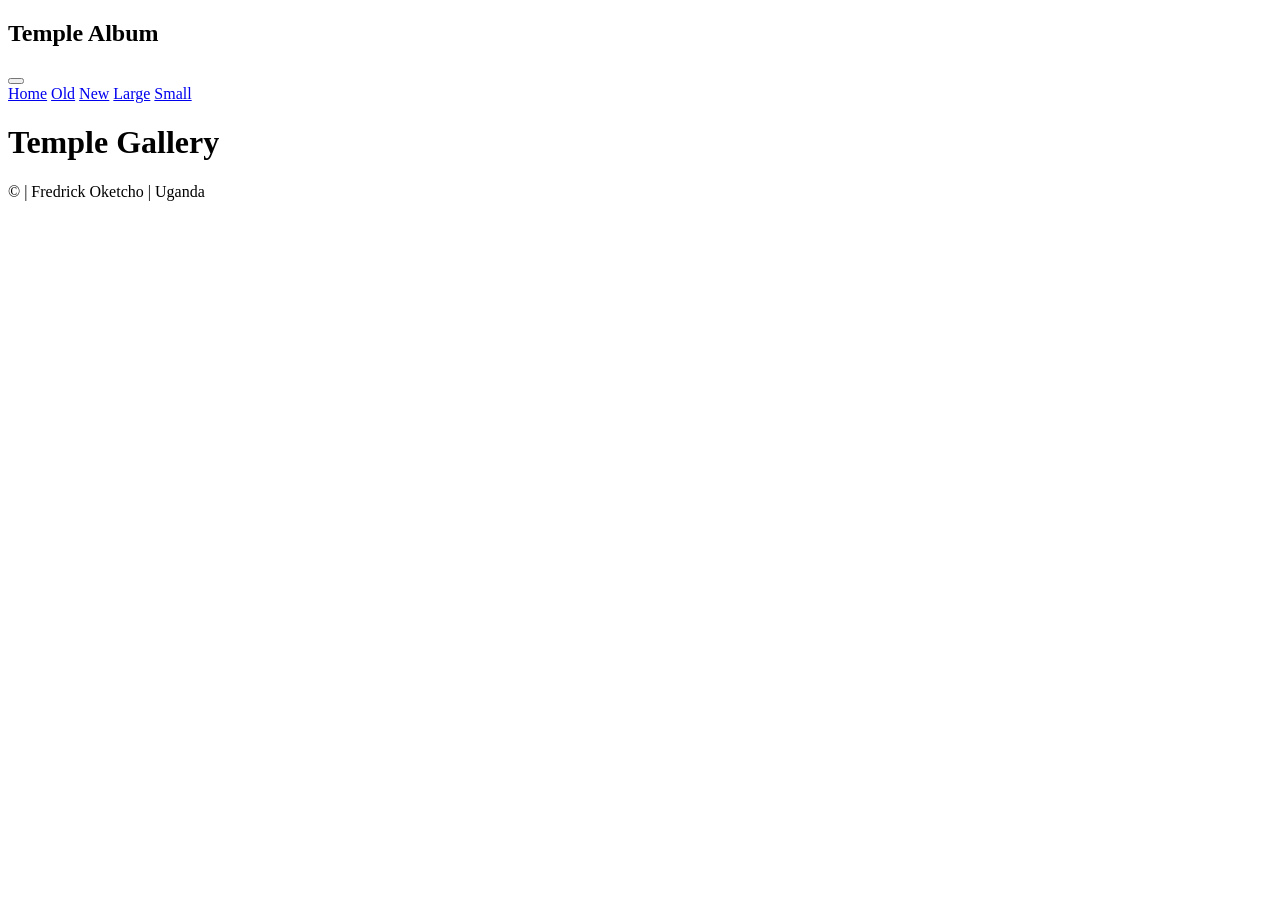
==== filtered-temples.html @ a1e3fd8f "removed the html from the folder" ====
<!DOCTYPE html>
<html lang="en">
<head>
    <meta charset="UTF-8">
    <meta name="viewport" content="width=device-width, initial-scale=1.0">

    <title>Temple Album</title>

    <meta name="description" content="Responsive Temple Picture Album for WDD 131 Dynamic Web Fundamentals">
    <meta name="author" content="Fredrick Oketcho">

    <!-- Google Fonts -->
    <link rel="preconnect" href="https://fonts.googleapis.com">
    <link rel="preconnect" href="https://fonts.gstatic.com" crossorigin>
    <link href="https://fonts.googleapis.com/css2?family=Roboto:wght@400;700&display=swap" rel="stylesheet">

    <!-- CSS -->
    <link rel="stylesheet" href="styles/filtered-temples.css">
    <link rel="stylesheet" href="styles/filtered-temple-large.css">

    <!-- JavaScript -->
    <script src="scripts/filtered-temples.js" defer></script>
</head>

<body>

<header>

    <h2>Temple Album</h2>

    <button id="menu" aria-label="Toggle Navigation"></button>

    <nav id="main-nav">
        <a href="#" data-filter="home">Home</a>
        <a href="#" data-filter="old">Old</a>
        <a href="#" data-filter="new">New</a>
        <a href="#" data-filter="large">Large</a>
        <a href="#" data-filter="small">Small</a>
    </nav>

</header>

<main>
    <h1>Temple Gallery</h1>
    <div class="gallery-grid"></div>
</main>

<footer>
    <p>&copy; <span id="currentyear"></span> | Fredrick Oketcho | Uganda</p>
    <p id="lastModified"></p>
</footer>

</body>
</html>
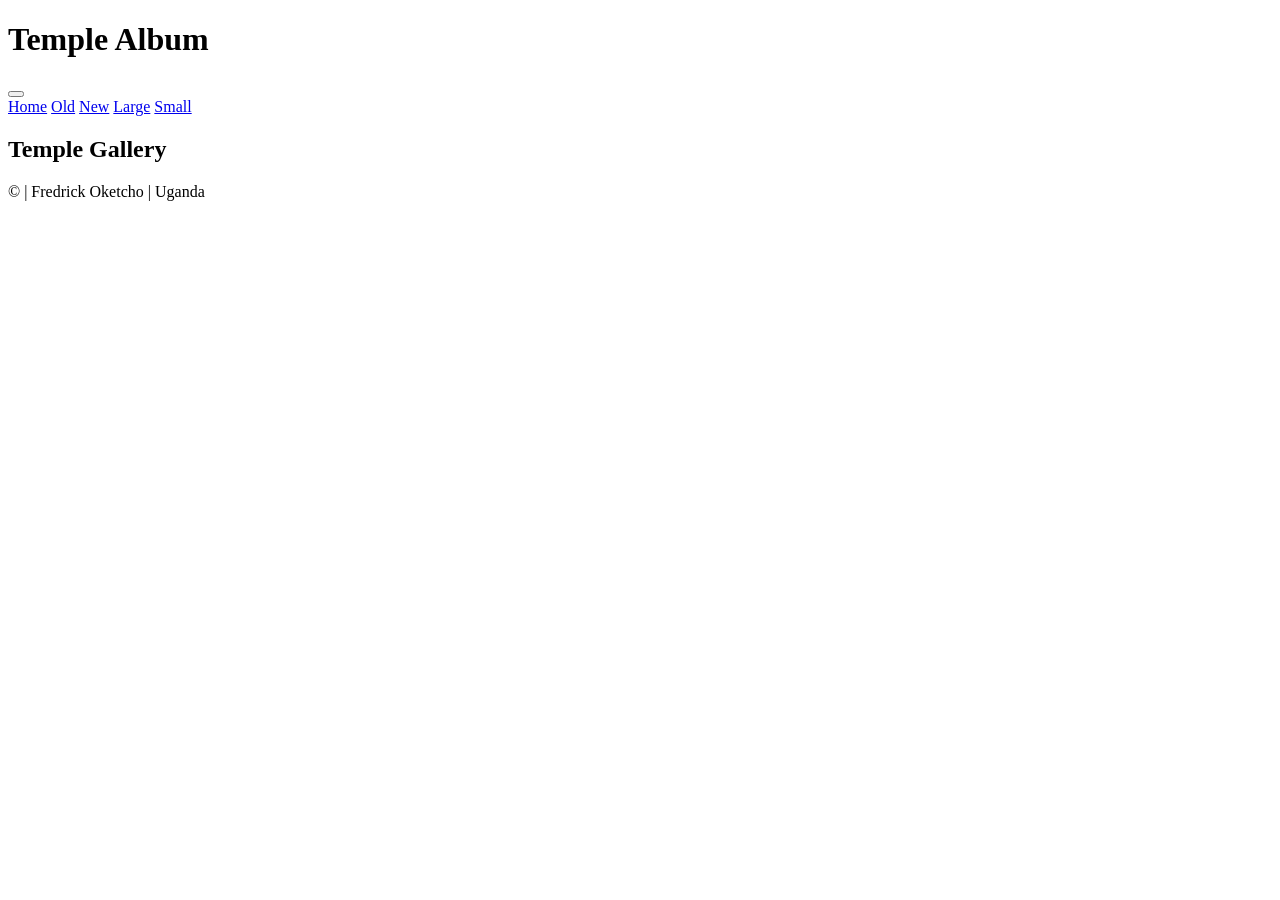
==== commit b4e3559d: "corrections" ====
--- a/filtered-temples.html
+++ b/filtered-temples.html
@@ -25,8 +25,8 @@
 <body>
 
 <header>
-
-    <h2>Temple Album</h2>
+    <!-- Change h2 to h1 -->
+    <h1>Temple Album</h1>
 
     <button id="menu" aria-label="Toggle Navigation"></button>
 
@@ -37,14 +37,13 @@
         <a href="#" data-filter="large">Large</a>
         <a href="#" data-filter="small">Small</a>
     </nav>
-
 </header>
 
 <main>
-    <h1>Temple Gallery</h1>
+    <!-- Change h1 to h2 to maintain correct heading hierarchy -->
+    <h2>Temple Gallery</h2>
     <div class="gallery-grid"></div>
 </main>
-
 <footer>
     <p>&copy; <span id="currentyear"></span> | Fredrick Oketcho | Uganda</p>
     <p id="lastModified"></p>
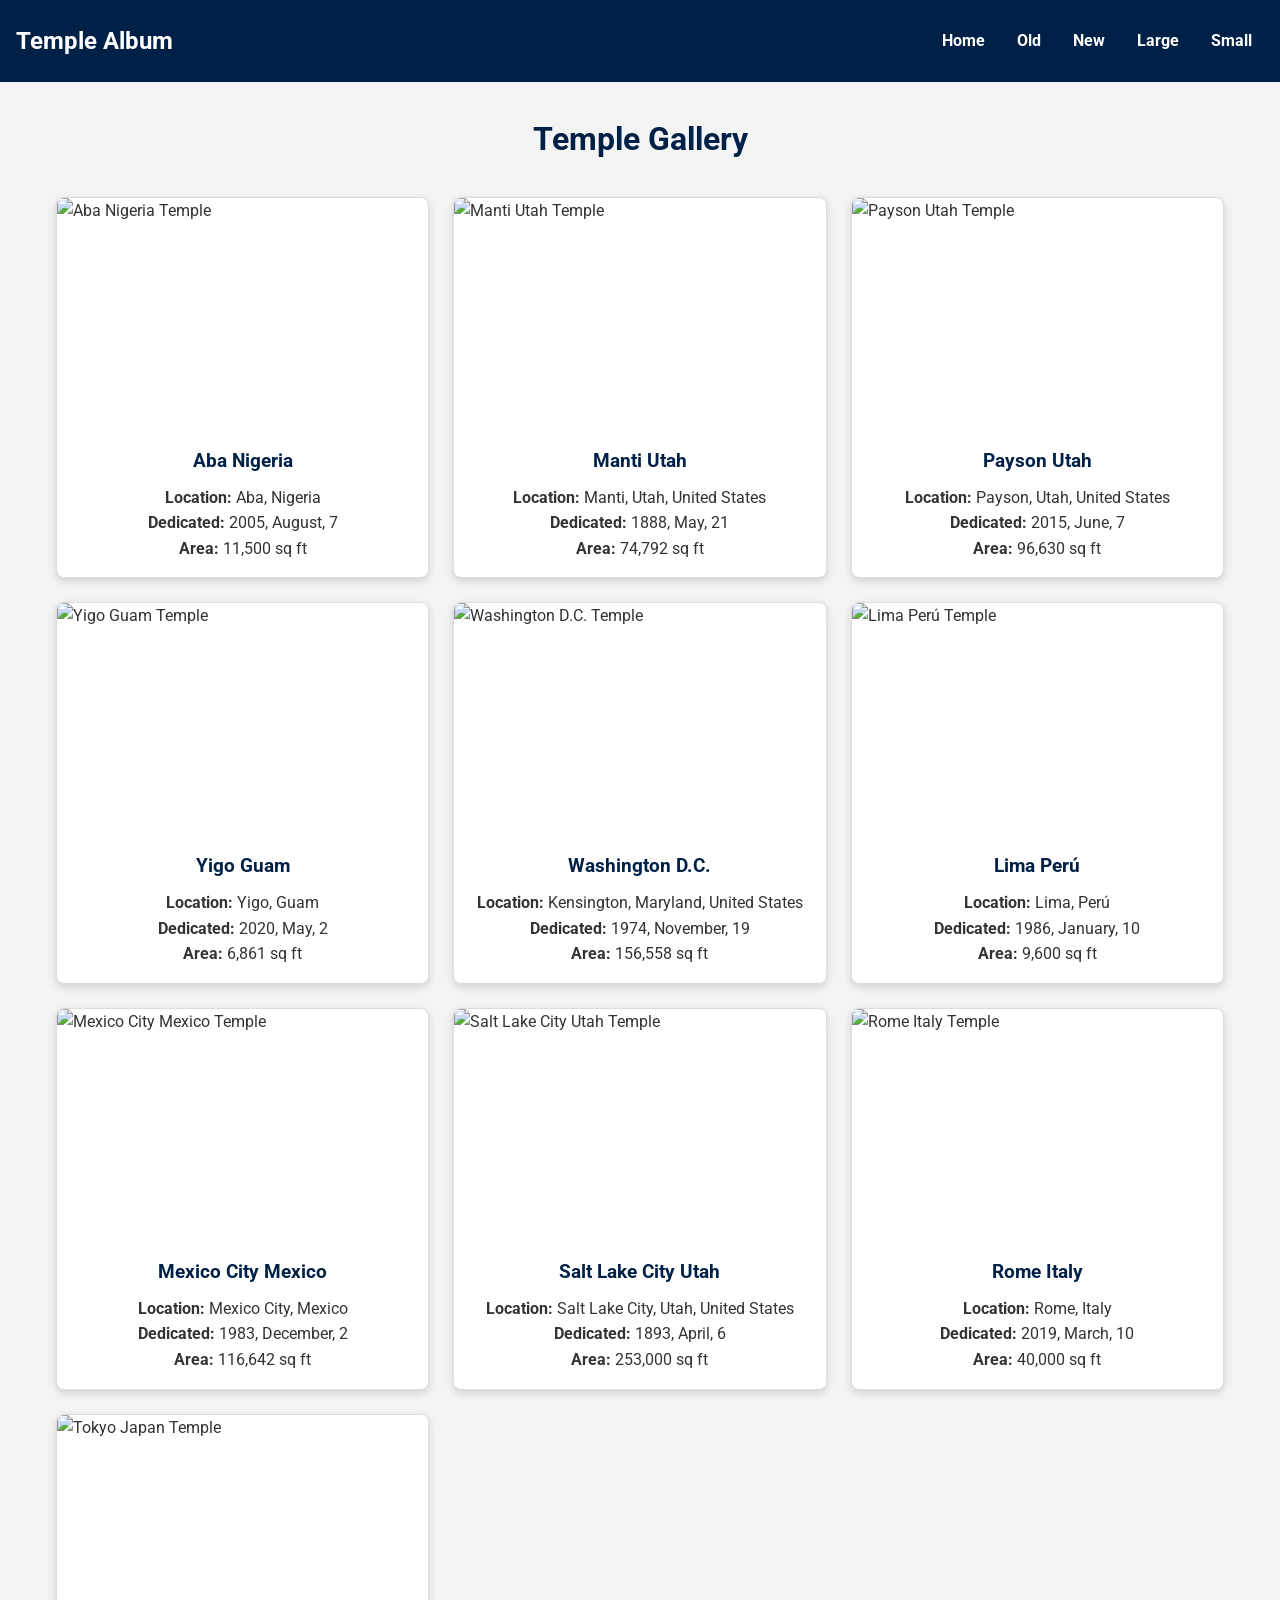
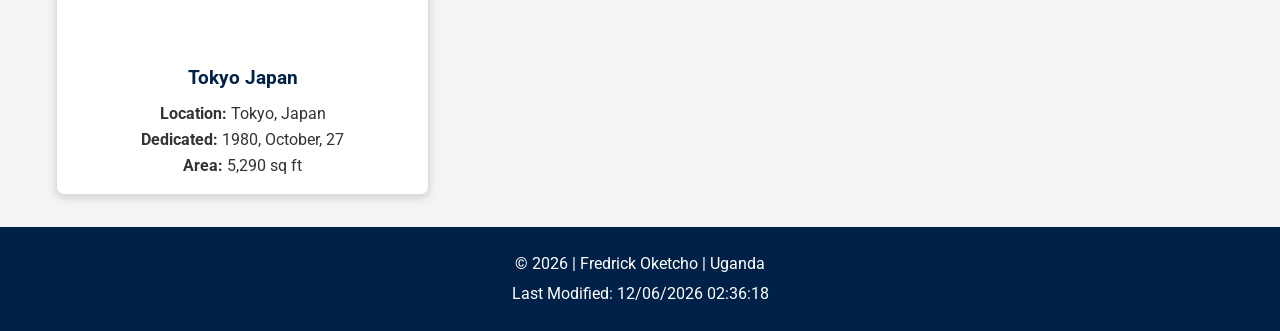
==== commit fce43465: "Final work" ====
--- a/filtered-temples.html
+++ b/filtered-temples.html
@@ -4,7 +4,7 @@
     <meta charset="UTF-8">
     <meta name="viewport" content="width=device-width, initial-scale=1.0">
 
-    <title>Temple Album</title>
+    <title>Filtered Temple Album</title>
 
     <meta name="description" content="Responsive Temple Picture Album for WDD 131 Dynamic Web Fundamentals">
     <meta name="author" content="Fredrick Oketcho">
@@ -16,7 +16,7 @@
 
     <!-- CSS -->
     <link rel="stylesheet" href="styles/filtered-temples.css">
-    <link rel="stylesheet" href="styles/filtered-temple-large.css">
+    <link rel="stylesheet" href="styles/filtered-temples-large.css">
 
     <!-- JavaScript -->
     <script src="scripts/filtered-temples.js" defer></script>
@@ -25,29 +25,30 @@
 <body>
 
 <header>
-    <!-- Change h2 to h1 -->
-    <h1>Temple Album</h1>
 
-    <button id="menu" aria-label="Toggle Navigation"></button>
+    <h2>Temple Album</h2>
 
-    <nav id="main-nav">
+    <button id="menu" type="button" aria-label="Toggle navigation" aria-expanded="false"></button>
+
+    <nav id="main-nav" aria-label="Temple filters">
         <a href="#" data-filter="home">Home</a>
         <a href="#" data-filter="old">Old</a>
         <a href="#" data-filter="new">New</a>
         <a href="#" data-filter="large">Large</a>
         <a href="#" data-filter="small">Small</a>
     </nav>
+
 </header>
 
 <main>
-    <!-- Change h1 to h2 to maintain correct heading hierarchy -->
-    <h2>Temple Gallery</h2>
+    <h1>Temple Gallery</h1>
     <div class="gallery-grid"></div>
 </main>
+
 <footer>
     <p>&copy; <span id="currentyear"></span> | Fredrick Oketcho | Uganda</p>
     <p id="lastModified"></p>
 </footer>
 
 </body>
-</html>+</html>
--- a/styles/filtered-temples.css
+++ b/styles/filtered-temples.css
@@ -0,0 +1,121 @@
+:root {
+    --primary-color: #002147;
+    --secondary-color: #d4af37;
+    --background-color: #f4f4f4;
+    --text-color: #333;
+    --white: #fff;
+}
+
+* {
+    box-sizing: border-box;
+    margin: 0;
+}
+
+body {
+    background: var(--background-color);
+    color: var(--text-color);
+    font-family: Roboto, sans-serif;
+    line-height: 1.6;
+}
+
+header {
+    align-items: center;
+    background: var(--primary-color);
+    color: var(--white);
+    display: flex;
+    flex-wrap: wrap;
+    justify-content: space-between;
+    padding: 1rem;
+}
+
+header h2 {
+    font-size: 1.5rem;
+}
+
+#menu {
+    background: transparent;
+    border: 0;
+    color: var(--white);
+    cursor: pointer;
+    font-size: 2rem;
+    padding: .25rem;
+}
+
+#menu::before { content: "☰"; }
+#menu.open::before { content: "✕"; }
+
+nav {
+    display: none;
+    flex-direction: column;
+    margin-top: 1rem;
+    width: 100%;
+}
+
+nav.open { display: flex; }
+
+nav a {
+    color: var(--white);
+    font-weight: 700;
+    padding: .75rem;
+    text-align: center;
+    text-decoration: none;
+}
+
+nav a:hover,
+nav a:focus-visible {
+    background: var(--secondary-color);
+    color: var(--primary-color);
+}
+
+main {
+    margin: 2rem auto;
+    max-width: 1200px;
+    padding: 0 1rem;
+}
+
+main h1 {
+    color: var(--primary-color);
+    margin-bottom: 2rem;
+    text-align: center;
+}
+
+.gallery-grid {
+    display: grid;
+    gap: 1.5rem;
+    grid-template-columns: 1fr;
+}
+
+figure {
+    background: var(--white);
+    border: 1px solid #ddd;
+    border-radius: 8px;
+    box-shadow: 0 3px 8px rgb(0 0 0 / 15%);
+    overflow: hidden;
+}
+
+figure img {
+    display: block;
+    height: auto;
+    width: 100%;
+}
+
+figcaption {
+    padding: 1rem;
+    text-align: center;
+}
+
+figcaption h2 {
+    color: var(--primary-color);
+    font-size: 1.2rem;
+    margin-bottom: .5rem;
+}
+
+footer {
+    background: var(--primary-color);
+    color: var(--white);
+    margin-top: 2rem;
+    padding: 1.5rem;
+    text-align: center;
+}
+
+footer p + p { margin-top: .3rem; }
--- a/styles/filtered-temples-large.css
+++ b/styles/filtered-temples-large.css
@@ -0,0 +1,15 @@
+@media (min-width: 768px) {
+    #menu { display: none; }
+
+    header { flex-wrap: nowrap; }
+
+    nav {
+        display: flex;
+        flex-direction: row;
+        gap: .5rem;
+        margin: 0;
+        width: auto;
+    }
+
+    .gallery-grid { grid-template-columns: repeat(3, 1fr); }
+}
